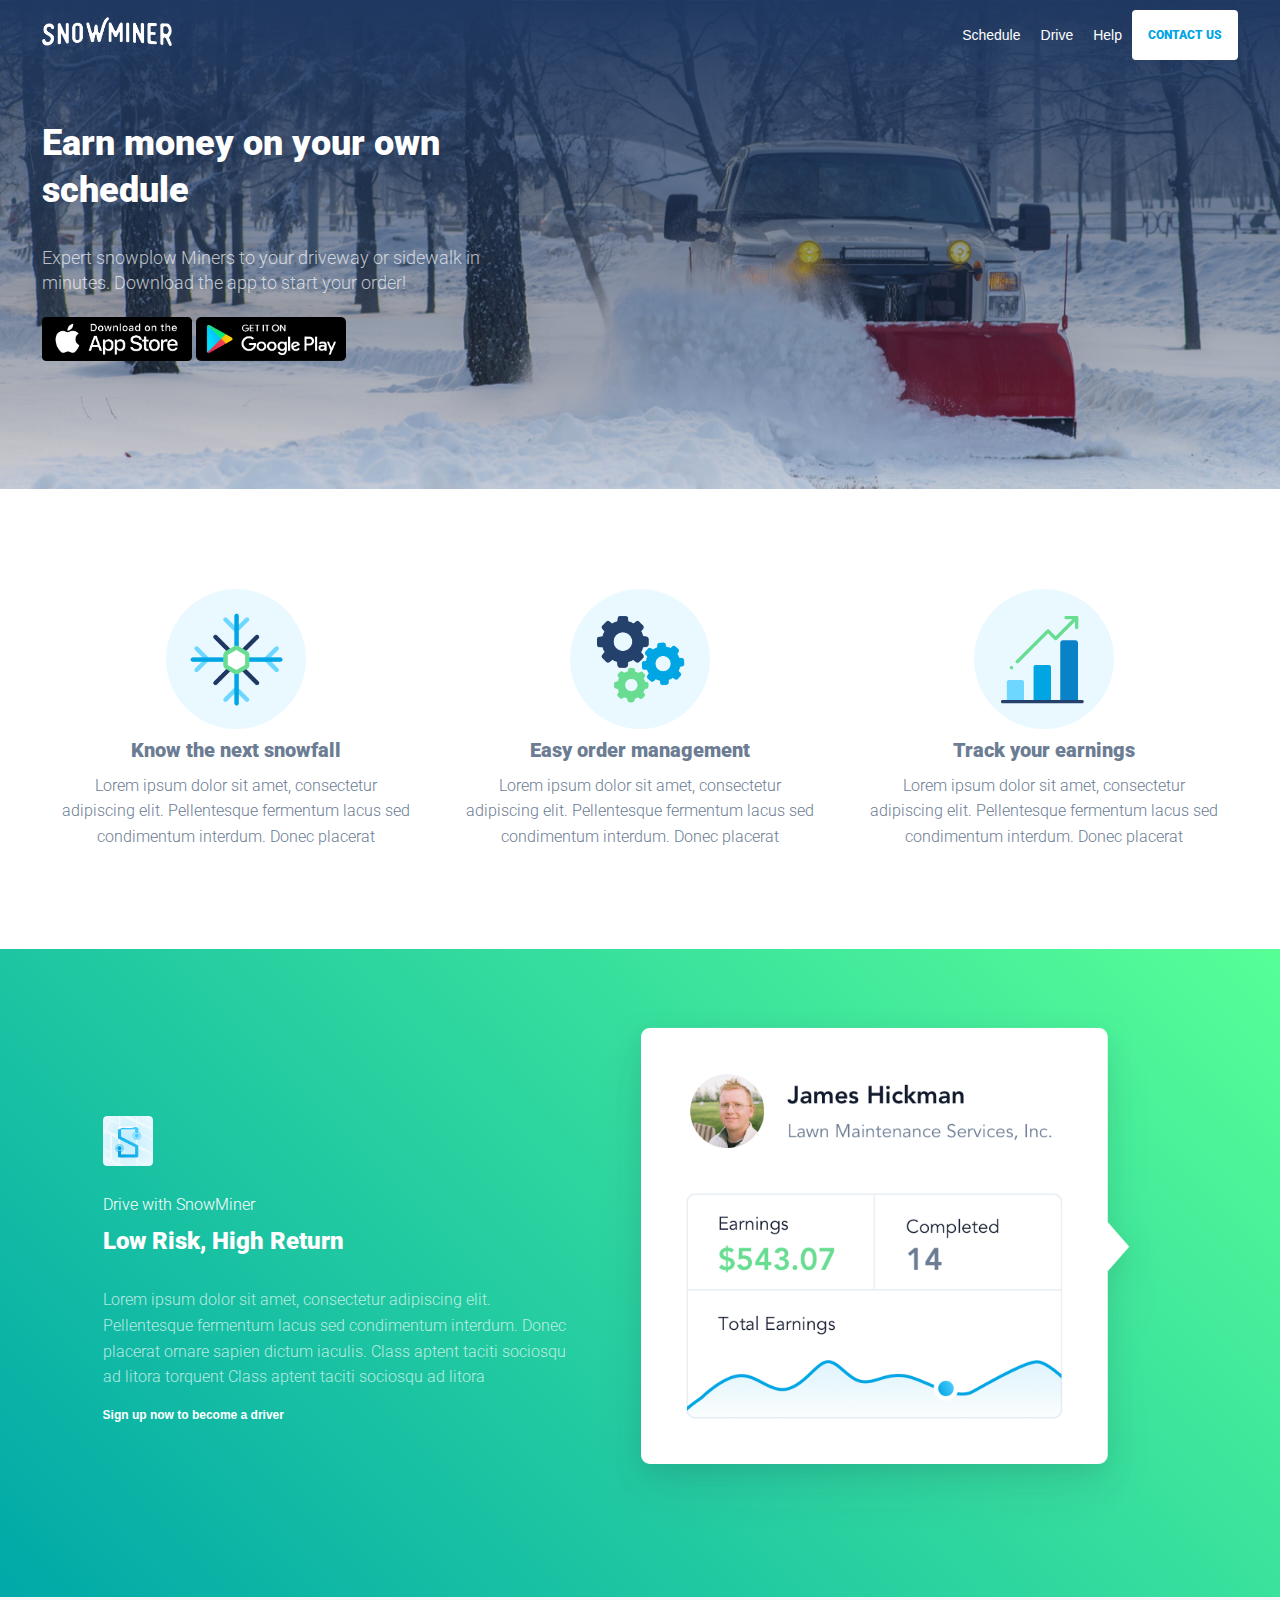
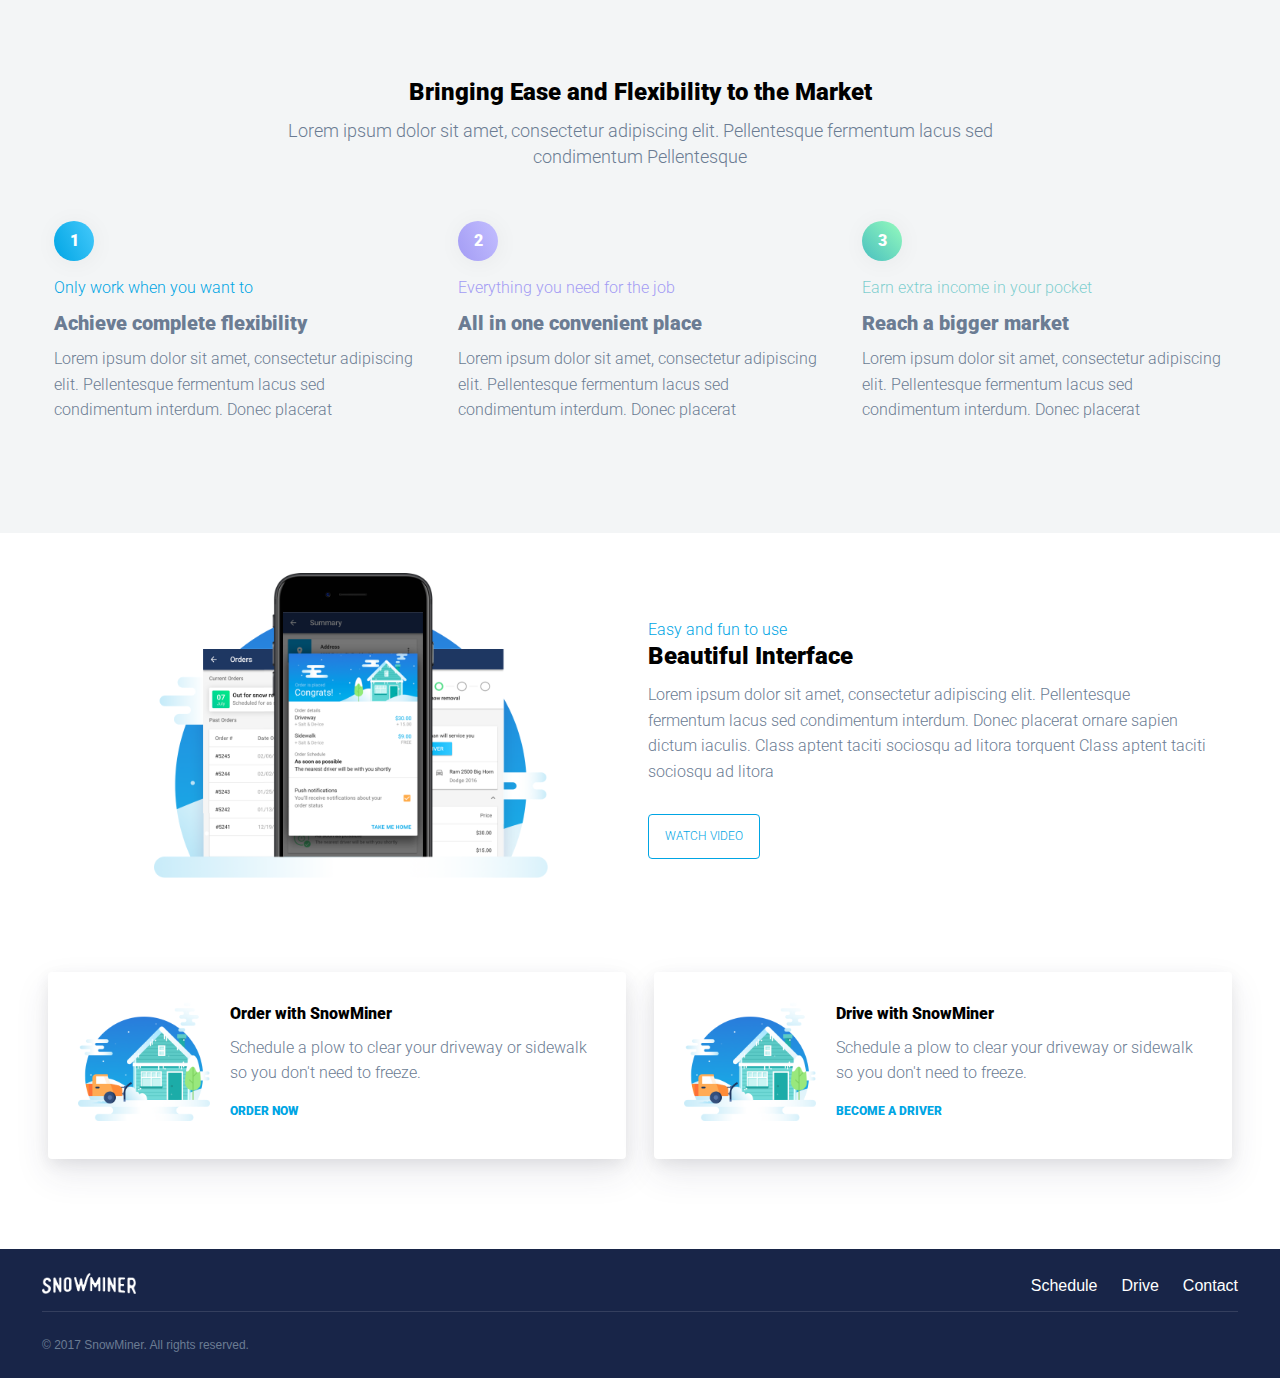
==== driver.html @ 60a6905f "first commit" ====
<!doctype html>
<html lang="en">
<head>
	<meta charset="utf-8">
    <meta name="viewport" content="width=device-width, initial-scale=1, maximum-scale=1">
	<link rel="stylesheet" href="assets/css/reset.css">
    <link rel="stylesheet" href="assets/css/flexboxgrid-6.3.1/dist/flexboxgrid.min.css">
	<link rel="stylesheet" href="assets/css/driver-styles.css">
    <link rel="stylesheet" href="assets/css/driverlanding.css">
    <link href="https://fonts.googleapis.com/css?family=Roboto:300,400,700" rel="stylesheet">
    <link rel="stylesheet" href="https://cdn.materialdesignicons.com/3.6.95/css/materialdesignicons.min.css">
</head>
<body>
    
    
    

    <header class="header header--transparent">
        <div class="container">
            
            <div class="header__container">
                <div class="header__logo">
                    <div class="logo">
                        <a href="#">
                            <img src="assets/images/snowminer-logo.png" alt="SnowMiner" class="snowMiner__logo">
                        </a>
                    </div>
                </div>

                <div class="header__navigation">
                    <nav class="navigation navigation--main nav">
                        <div class="navigation__menuTrigger nav__trigger">
                            <a class="nav__link" href="#">
                                <i class="icon icon--menu-toggle">&#9776;</i>
                            </a>
                        </div>
                        <ul class="navigation__menuList nav__menuList">
                            <li class="nav__menuItem">
                                <a class="nav__link" href="#">Schedule</a>
                            </li> 
                            <li class="nav__menuItem nav__menuItem--active">
                                <a class="nav__link" href="#">Drive</a>
                            </li> 
                            <li class="nav__menuItem">
                                <a class="nav__link" href="#">Help</a>
                            </li>
                            <li> 
                                <a class="button button--cta button--lg" href="#">
                                    Contact Us
                                </a>
                            </li>
                        </ul>
                    </nav>
                </div>
            </div>
                
        </div>
    </header>


    
    
    
    <div class="driverHero">
        <section class="section section--huge section--dark section--driverHero">
            
            <div class="container">
                <div class="row">
                    <div class="col-xs-12 col-sm-5">
                        
                        <div class="section__header">
                            <h1 class="section__title h1">
                                Earn money on your own schedule
                            </h1>
                        </div>
                        <div class="section__content">
                            <p class="lead">Expert snowplow Miners to your driveway or sidewalk in minutes. Download the app to start your order!</p>
                        </div>
                        <div class="section__footer">
                            <a class="appStoreButton appStoreButton--apple" href="#">
                                <img src="assets/images/app-store.png" alt="App Store" class="store--appStore">
                            </a>
                            <a class="appStoreButton appStoreButton--google" href="#">
                                <img src="assets/images/google-play.png" alt="Google Play" class="store--googlePlay">
                            </a>
                        </div>
                        
                    </div>
                </div>
            </div>
            
            
            
        </section>
    </div>
    
    
    
    
    
    
    <div class="driverFeatures">
        <section class="section section--large">
        
            <div class="container">
                <div class="row">
                    <div class="col-xs-12 col-sm-4">
                        
                        <div class="media">
                            <div class="media__figure media__figure--centered">
                                <img src="assets/images/snowflake-icon.png">
                             </div>
                            <div class="media__content">
                                <h3 class="media__title">Know the next snowfall</h3>
                                <p>
                                    Lorem ipsum dolor sit amet, consectetur adipiscing elit. Pellentesque fermentum lacus sed condimentum interdum. Donec placerat
                                </p>
                            </div>
                        </div>
                        
                    </div>
                
                    <div class="col-xs-12 col-sm-4">
                        <div class="media">
                            <div class="media__figure media__figure--centered">
                                <img src="assets/images/order-management-icon.png">
                            </div>
                            <div class="media__content">
                                <h3 class="media__title">Easy order management</h3>
                                <p>
                                    Lorem ipsum dolor sit amet, consectetur adipiscing elit. Pellentesque fermentum lacus sed condimentum interdum. Donec placerat
                                </p>
                            </div>
                        </div>
                    </div>
                
                    <div class="col-xs-12 col-sm-4">
                        <div class="media">
                            <div class="media__figure media__figure--centered">
                                <img src="assets/images/track-earnings-icon.png">
                            </div>
                            <div class="media__content">
                                <h3 class="media__title">Track your earnings</h3>
                                <p>
                                    Lorem ipsum dolor sit amet, consectetur adipiscing elit. Pellentesque fermentum lacus sed condimentum interdum. Donec placerat
                                </p>
                            </div>
                        </div>
                    </div>
                
            </div>
        </div>
        
    </section>
   </div> 
    
    
    
    
    
    <div class="lowRiskhighReturn">
        <section class="section section--huge section--dark section--tertiary section__lowRiskhighReturn">
            
            <div class="container">
                <div class="row">
                    <div class="col col-md-6 col__content">
                        
                        <div class="section__header">
                            <div class="logo logo--appIcon">
                                <img src="assets/images/snowminer-driver-app-icon.png">
                            </div>
                            <h4 class="section__subTitle">
                                Drive with SnowMiner
                            </h4>
                            <div class="section__title">
                                <h2>Low Risk, High Return</h2>
                            </div>
                        </div>
                        <div class="section__content">
                            <p>
                                Lorem ipsum dolor sit amet, consectetur adipiscing elit. Pellentesque fermentum lacus sed condimentum interdum. Donec placerat ornare sapien dictum iaculis. Class aptent taciti sociosqu ad litora torquent Class aptent taciti sociosqu ad litora  
                            </p>
                        </div>
                        <div class="section__footer">
                            <a href="#signup" class="button button--link">
                                Sign up now to become a driver
                            </a>
                        </div>
                        
                        
                    </div>
                    <div class="col col-md-6">
                        
                        <div class="media">
                            <div class="media__figure">
                                <img src="assets/images/earnings-modal.png">
                            </div>
                        </div>
                        
                    </div>
                </div>
            </div>
            
        </section>
    </div>
    
    
    
    
    
    <div class="marketEase">
        <section class="section section--large section--secondary section__marketEase">
            <div class="container">
                <div class="section__header section__header--centered">
                    <div class="section__title">
                        <h2 class="h2">
                            Bringing Ease and Flexibility to the Market
                        </h2>
                        <p class="lead">
                            Lorem ipsum dolor sit amet, consectetur adipiscing elit. Pellentesque fermentum lacus sed condimentum Pellentesque 
                        </p>
                    </div>
                </div>
        
           
                <div class="row"> 

                    <div class="col-xs-12 col-sm-4">
    
                        <div class="icon__number icon__number--blue">1</div>

                        <div class="section__subTitle">
                            <h4 class="text--blue">Only work when you want to</h4>
                        </div>

                        <h3 class="h3">Achieve complete flexibility</h3>
                        <p>
                            Lorem ipsum dolor sit amet, consectetur adipiscing elit. Pellentesque fermentum lacus sed condimentum interdum. Donec placerat
                        </p>

                    </div>

                    <div class="col-xs-12 col-sm-4">

                        <div class="icon__number icon__number--purple">2</div>
                        <div class="section__subTitle">
                            <h4 class="text--purple">Everything you need for the job</h4>
                        </div>
                        <h3 class="h3">All in one convenient place</h3>
                        <p>
                            Lorem ipsum dolor sit amet, consectetur adipiscing elit. Pellentesque fermentum lacus sed condimentum interdum. Donec placerat 
                        </p>
                    </div>

                    <div class="col-xs-12 col-sm-4">

                        <div class="icon__number icon__number--green">3</div>

                        <div class="section__subTitle">
                            <h4 class="text--green">Earn extra income in your pocket</h4>
                        </div>

                        <h3 class="h3">Reach a bigger market</h3>
                        <p>
                            Lorem ipsum dolor sit amet, consectetur adipiscing elit.    Pellentesque fermentum lacus sed condimentum interdum. Donec placerat
                        </p>
   
                    </div>

                </div>

            </div>
        
        </section>
    </div>
    
    
    
    
    <div class="easyBeautifulinterface">
        <section class="section section__easyBeautifulinterface">
        
            <div class="container">
                <div class="row">
                
                    <div class="col-xs-12 col-sm-6">
                        <div class="media">
                            <div class="media__figure">
                                <img src="assets/images/interface-graphic.png">
                            </div>
                        </div>
                    </div>
                    <div class="col-xs-12 col-sm-6">
                        <div class="media">
                            <div class="media__header">
                                <h4 class="media__subTitle">
                                    Easy and fun to use
                                </h4>
                            <div class="media__title">
                                <h2 class="h2 heading">
                                    Beautiful Interface
                                </h2>
                            </div>
                            </div>
                            <div class="media__content">
                                <p>
                                    Lorem ipsum dolor sit amet, consectetur adipiscing elit. Pellentesque fermentum lacus sed condimentum interdum. Donec placerat ornare sapien dictum iaculis. Class aptent taciti sociosqu ad litora torquent Class aptent taciti sociosqu ad litora  
                                </p>
                            </div>
                            <div class="media__footer">
                                <a href="#" class="button button--lg button--primary">
                                    <i class="mdi mdi-arrow-right-drop-circle-outline button--watchArrow"></i> Watch Video
                                </a>
                            </div>
                        </div> 
                    </div>
                    
                </div>
            </div>
            
        </section>
        </div>
    
    
    
    
    
        <div class="finalThingstoClick">
            <section class="section section--sm section__finalThingstoClick">
                
                <div class="container">
                <div class="row">

                    <div class="col-xs-12 col-sm-6">
                        <div class="card">
                            <div class="card__content">
                                <div class="media">
                                    <div class="media__container">
                                        <div class="media__figure">
                                            <img src="assets/images/order-snowminer-icon.png">
                                        </div>
                                        <div class="media__content">
                                            <h4 class="media__heading">Order with SnowMiner</h4>
                                            <p class="media__body">
                                                Schedule a plow to clear your driveway or sidewalk so you don't need to freeze.
                                            </p>
                                            <a href="#" class="button button--link">
                                            Order Now
                                            </a>
                                        </div>
                                    </div>  
                                </div>
                            </div>
                        </div>
                    </div>
                
                    <div class="col-xs-12 col-sm-6">
                        <div class="card">
                            <div class="card__content">
                                <div class="media">
                                    <div class="media__container">
                                        <div class="media__figure">
                                            <img src="assets/images/order-snowminer-icon.png">
                                        </div>
                                        <div class="media__content">
                                            <h4 class="media__heading">Drive with SnowMiner</h4>
                                            <p class="media__body">
                                                Schedule a plow to clear your driveway or sidewalk so you don't need to freeze.
                                            </p>
                                            <a href="#" class="button button--link">
                                            Become a driver
                                            </a>
                                        </div>
                                    </div>  
                                </div>
                            </div>
                        </div>
                    </div>
                    
                    
                </div>
            </div>
        
        </section>
    </div>
    
    
    
    
    
    <footer class="footer">
        <div class="container">

            <div class="footer__navigation">
                <div class="footer__logo">
                    <div class="footer__logo">
                        <a href="index.html">
                        <img src="assets/images/snowminer-logo.png" alt="SnowMiner">
                        </a>
                    </div>
                </div>
                <nav class="footer__navigationList navigation navigation--secondary">
                    <ul class="list">
                        <li>
                            <a href="#">Schedule</a>
                        </li> 
                        <li class="list__item--active">
                            <a href="#">Drive</a>
                        </li> 
                        <li>
                            <a href="#">Contact</a>
                        </li>
                    </ul>
                </nav>
            </div>

            <div class="footer__legal">
                <div>
                    <p class="footer__copyright">
                        &copy; 2017 SnowMiner. All rights reserved.
                    </p>
                </div>
                <div class="footer__socialMedia">
                    <ul class="socialMediaLinks">
                        <li class="socialMediaLinks__link--twitter">
                            <a href="#"><i class="mdi mdi-twitter"></i></a>
                        </li>
                        <li class="socialMediaLinks__link--facebook">
                            <a href="#"><i class="mdi mdi-facebook"></i></a>
                        </li>
                    </ul>

                </div>
            </div>
        </div>
    </footer>
    
    
    
    
    
<script src="assets/js/script.js"></script>   
</body>
</html>
---- assets/css/flexboxgrid-6.3.1/dist/flexboxgrid.min.css ----
.container,.container-fluid{margin-right:auto;margin-left:auto}.container-fluid{padding-right:2rem;padding-left:2rem}.row{box-sizing:border-box;display:-webkit-box;display:-ms-flexbox;display:flex;-webkit-box-flex:0;-ms-flex:0 1 auto;flex:0 1 auto;-webkit-box-orient:horizontal;-webkit-box-direction:normal;-ms-flex-direction:row;flex-direction:row;-ms-flex-wrap:wrap;flex-wrap:wrap;margin-right:-.5rem;margin-left:-.5rem}.row.reverse{-webkit-box-orient:horizontal;-webkit-box-direction:reverse;-ms-flex-direction:row-reverse;flex-direction:row-reverse}.col.reverse{-webkit-box-orient:vertical;-webkit-box-direction:reverse;-ms-flex-direction:column-reverse;flex-direction:column-reverse}.col-xs,.col-xs-1,.col-xs-10,.col-xs-11,.col-xs-12,.col-xs-2,.col-xs-3,.col-xs-4,.col-xs-5,.col-xs-6,.col-xs-7,.col-xs-8,.col-xs-9,.col-xs-offset-0,.col-xs-offset-1,.col-xs-offset-10,.col-xs-offset-11,.col-xs-offset-12,.col-xs-offset-2,.col-xs-offset-3,.col-xs-offset-4,.col-xs-offset-5,.col-xs-offset-6,.col-xs-offset-7,.col-xs-offset-8,.col-xs-offset-9{box-sizing:border-box;-webkit-box-flex:0;-ms-flex:0 0 auto;flex:0 0 auto;padding-right:.5rem;padding-left:.5rem}.col-xs{-webkit-box-flex:1;-ms-flex-positive:1;flex-grow:1;-ms-flex-preferred-size:0;flex-basis:0;max-width:100%}.col-xs-1{-ms-flex-preferred-size:8.33333333%;flex-basis:8.33333333%;max-width:8.33333333%}.col-xs-2{-ms-flex-preferred-size:16.66666667%;flex-basis:16.66666667%;max-width:16.66666667%}.col-xs-3{-ms-flex-preferred-size:25%;flex-basis:25%;max-width:25%}.col-xs-4{-ms-flex-preferred-size:33.33333333%;flex-basis:33.33333333%;max-width:33.33333333%}.col-xs-5{-ms-flex-preferred-size:41.66666667%;flex-basis:41.66666667%;max-width:41.66666667%}.col-xs-6{-ms-flex-preferred-size:50%;flex-basis:50%;max-width:50%}.col-xs-7{-ms-flex-preferred-size:58.33333333%;flex-basis:58.33333333%;max-width:58.33333333%}.col-xs-8{-ms-flex-preferred-size:66.66666667%;flex-basis:66.66666667%;max-width:66.66666667%}.col-xs-9{-ms-flex-preferred-size:75%;flex-basis:75%;max-width:75%}.col-xs-10{-ms-flex-preferred-size:83.33333333%;flex-basis:83.33333333%;max-width:83.33333333%}.col-xs-11{-ms-flex-preferred-size:91.66666667%;flex-basis:91.66666667%;max-width:91.66666667%}.col-xs-12{-ms-flex-preferred-size:100%;flex-basis:100%;max-width:100%}.col-xs-offset-0{margin-left:0}.col-xs-offset-1{margin-left:8.33333333%}.col-xs-offset-2{margin-left:16.66666667%}.col-xs-offset-3{margin-left:25%}.col-xs-offset-4{margin-left:33.33333333%}.col-xs-offset-5{margin-left:41.66666667%}.col-xs-offset-6{margin-left:50%}.col-xs-offset-7{margin-left:58.33333333%}.col-xs-offset-8{margin-left:66.66666667%}.col-xs-offset-9{margin-left:75%}.col-xs-offset-10{margin-left:83.33333333%}.col-xs-offset-11{margin-left:91.66666667%}.start-xs{-webkit-box-pack:start;-ms-flex-pack:start;justify-content:flex-start;text-align:start}.center-xs{-webkit-box-pack:center;-ms-flex-pack:center;justify-content:center;text-align:center}.end-xs{-webkit-box-pack:end;-ms-flex-pack:end;justify-content:flex-end;text-align:end}.top-xs{-webkit-box-align:start;-ms-flex-align:start;align-items:flex-start}.middle-xs{-webkit-box-align:center;-ms-flex-align:center;align-items:center}.bottom-xs{-webkit-box-align:end;-ms-flex-align:end;align-items:flex-end}.around-xs{-ms-flex-pack:distribute;justify-content:space-around}.between-xs{-webkit-box-pack:justify;-ms-flex-pack:justify;justify-content:space-between}.first-xs{-webkit-box-ordinal-group:0;-ms-flex-order:-1;order:-1}.last-xs{-webkit-box-ordinal-group:2;-ms-flex-order:1;order:1}@media only screen and (min-width:48em){.container{width:49rem}.col-sm,.col-sm-1,.col-sm-10,.col-sm-11,.col-sm-12,.col-sm-2,.col-sm-3,.col-sm-4,.col-sm-5,.col-sm-6,.col-sm-7,.col-sm-8,.col-sm-9,.col-sm-offset-0,.col-sm-offset-1,.col-sm-offset-10,.col-sm-offset-11,.col-sm-offset-12,.col-sm-offset-2,.col-sm-offset-3,.col-sm-offset-4,.col-sm-offset-5,.col-sm-offset-6,.col-sm-offset-7,.col-sm-offset-8,.col-sm-offset-9{box-sizing:border-box;-webkit-box-flex:0;-ms-flex:0 0 auto;flex:0 0 auto;padding-right:.5rem;padding-left:.5rem}.col-sm{-webkit-box-flex:1;-ms-flex-positive:1;flex-grow:1;-ms-flex-preferred-size:0;flex-basis:0;max-width:100%}.col-sm-1{-ms-flex-preferred-size:8.33333333%;flex-basis:8.33333333%;max-width:8.33333333%}.col-sm-2{-ms-flex-preferred-size:16.66666667%;flex-basis:16.66666667%;max-width:16.66666667%}.col-sm-3{-ms-flex-preferred-size:25%;flex-basis:25%;max-width:25%}.col-sm-4{-ms-flex-preferred-size:33.33333333%;flex-basis:33.33333333%;max-width:33.33333333%}.col-sm-5{-ms-flex-preferred-size:41.66666667%;flex-basis:41.66666667%;max-width:41.66666667%}.col-sm-6{-ms-flex-preferred-size:50%;flex-basis:50%;max-width:50%}.col-sm-7{-ms-flex-preferred-size:58.33333333%;flex-basis:58.33333333%;max-width:58.33333333%}.col-sm-8{-ms-flex-preferred-size:66.66666667%;flex-basis:66.66666667%;max-width:66.66666667%}.col-sm-9{-ms-flex-preferred-size:75%;flex-basis:75%;max-width:75%}.col-sm-10{-ms-flex-preferred-size:83.33333333%;flex-basis:83.33333333%;max-width:83.33333333%}.col-sm-11{-ms-flex-preferred-size:91.66666667%;flex-basis:91.66666667%;max-width:91.66666667%}.col-sm-12{-ms-flex-preferred-size:100%;flex-basis:100%;max-width:100%}.col-sm-offset-0{margin-left:0}.col-sm-offset-1{margin-left:8.33333333%}.col-sm-offset-2{margin-left:16.66666667%}.col-sm-offset-3{margin-left:25%}.col-sm-offset-4{margin-left:33.33333333%}.col-sm-offset-5{margin-left:41.66666667%}.col-sm-offset-6{margin-left:50%}.col-sm-offset-7{margin-left:58.33333333%}.col-sm-offset-8{margin-left:66.66666667%}.col-sm-offset-9{margin-left:75%}.col-sm-offset-10{margin-left:83.33333333%}.col-sm-offset-11{margin-left:91.66666667%}.start-sm{-webkit-box-pack:start;-ms-flex-pack:start;justify-content:flex-start;text-align:start}.center-sm{-webkit-box-pack:center;-ms-flex-pack:center;justify-content:center;text-align:center}.end-sm{-webkit-box-pack:end;-ms-flex-pack:end;justify-content:flex-end;text-align:end}.top-sm{-webkit-box-align:start;-ms-flex-align:start;align-items:flex-start}.middle-sm{-webkit-box-align:center;-ms-flex-align:center;align-items:center}.bottom-sm{-webkit-box-align:end;-ms-flex-align:end;align-items:flex-end}.around-sm{-ms-flex-pack:distribute;justify-content:space-around}.between-sm{-webkit-box-pack:justify;-ms-flex-pack:justify;justify-content:space-between}.first-sm{-webkit-box-ordinal-group:0;-ms-flex-order:-1;order:-1}.last-sm{-webkit-box-ordinal-group:2;-ms-flex-order:1;order:1}}@media only screen and (min-width:64em){.container{width:65rem}.col-md,.col-md-1,.col-md-10,.col-md-11,.col-md-12,.col-md-2,.col-md-3,.col-md-4,.col-md-5,.col-md-6,.col-md-7,.col-md-8,.col-md-9,.col-md-offset-0,.col-md-offset-1,.col-md-offset-10,.col-md-offset-11,.col-md-offset-12,.col-md-offset-2,.col-md-offset-3,.col-md-offset-4,.col-md-offset-5,.col-md-offset-6,.col-md-offset-7,.col-md-offset-8,.col-md-offset-9{box-sizing:border-box;-webkit-box-flex:0;-ms-flex:0 0 auto;flex:0 0 auto;padding-right:.5rem;padding-left:.5rem}.col-md{-webkit-box-flex:1;-ms-flex-positive:1;flex-grow:1;-ms-flex-preferred-size:0;flex-basis:0;max-width:100%}.col-md-1{-ms-flex-preferred-size:8.33333333%;flex-basis:8.33333333%;max-width:8.33333333%}.col-md-2{-ms-flex-preferred-size:16.66666667%;flex-basis:16.66666667%;max-width:16.66666667%}.col-md-3{-ms-flex-preferred-size:25%;flex-basis:25%;max-width:25%}.col-md-4{-ms-flex-preferred-size:33.33333333%;flex-basis:33.33333333%;max-width:33.33333333%}.col-md-5{-ms-flex-preferred-size:41.66666667%;flex-basis:41.66666667%;max-width:41.66666667%}.col-md-6{-ms-flex-preferred-size:50%;flex-basis:50%;max-width:50%}.col-md-7{-ms-flex-preferred-size:58.33333333%;flex-basis:58.33333333%;max-width:58.33333333%}.col-md-8{-ms-flex-preferred-size:66.66666667%;flex-basis:66.66666667%;max-width:66.66666667%}.col-md-9{-ms-flex-preferred-size:75%;flex-basis:75%;max-width:75%}.col-md-10{-ms-flex-preferred-size:83.33333333%;flex-basis:83.33333333%;max-width:83.33333333%}.col-md-11{-ms-flex-preferred-size:91.66666667%;flex-basis:91.66666667%;max-width:91.66666667%}.col-md-12{-ms-flex-preferred-size:100%;flex-basis:100%;max-width:100%}.col-md-offset-0{margin-left:0}.col-md-offset-1{margin-left:8.33333333%}.col-md-offset-2{margin-left:16.66666667%}.col-md-offset-3{margin-left:25%}.col-md-offset-4{margin-left:33.33333333%}.col-md-offset-5{margin-left:41.66666667%}.col-md-offset-6{margin-left:50%}.col-md-offset-7{margin-left:58.33333333%}.col-md-offset-8{margin-left:66.66666667%}.col-md-offset-9{margin-left:75%}.col-md-offset-10{margin-left:83.33333333%}.col-md-offset-11{margin-left:91.66666667%}.start-md{-webkit-box-pack:start;-ms-flex-pack:start;justify-content:flex-start;text-align:start}.center-md{-webkit-box-pack:center;-ms-flex-pack:center;justify-content:center;text-align:center}.end-md{-webkit-box-pack:end;-ms-flex-pack:end;justify-content:flex-end;text-align:end}.top-md{-webkit-box-align:start;-ms-flex-align:start;align-items:flex-start}.middle-md{-webkit-box-align:center;-ms-flex-align:center;align-items:center}.bottom-md{-webkit-box-align:end;-ms-flex-align:end;align-items:flex-end}.around-md{-ms-flex-pack:distribute;justify-content:space-around}.between-md{-webkit-box-pack:justify;-ms-flex-pack:justify;justify-content:space-between}.first-md{-webkit-box-ordinal-group:0;-ms-flex-order:-1;order:-1}.last-md{-webkit-box-ordinal-group:2;-ms-flex-order:1;order:1}}@media only screen and (min-width:75em){.container{width:76rem}.col-lg,.col-lg-1,.col-lg-10,.col-lg-11,.col-lg-12,.col-lg-2,.col-lg-3,.col-lg-4,.col-lg-5,.col-lg-6,.col-lg-7,.col-lg-8,.col-lg-9,.col-lg-offset-0,.col-lg-offset-1,.col-lg-offset-10,.col-lg-offset-11,.col-lg-offset-12,.col-lg-offset-2,.col-lg-offset-3,.col-lg-offset-4,.col-lg-offset-5,.col-lg-offset-6,.col-lg-offset-7,.col-lg-offset-8,.col-lg-offset-9{box-sizing:border-box;-webkit-box-flex:0;-ms-flex:0 0 auto;flex:0 0 auto;padding-right:.5rem;padding-left:.5rem}.col-lg{-webkit-box-flex:1;-ms-flex-positive:1;flex-grow:1;-ms-flex-preferred-size:0;flex-basis:0;max-width:100%}.col-lg-1{-ms-flex-preferred-size:8.33333333%;flex-basis:8.33333333%;max-width:8.33333333%}.col-lg-2{-ms-flex-preferred-size:16.66666667%;flex-basis:16.66666667%;max-width:16.66666667%}.col-lg-3{-ms-flex-preferred-size:25%;flex-basis:25%;max-width:25%}.col-lg-4{-ms-flex-preferred-size:33.33333333%;flex-basis:33.33333333%;max-width:33.33333333%}.col-lg-5{-ms-flex-preferred-size:41.66666667%;flex-basis:41.66666667%;max-width:41.66666667%}.col-lg-6{-ms-flex-preferred-size:50%;flex-basis:50%;max-width:50%}.col-lg-7{-ms-flex-preferred-size:58.33333333%;flex-basis:58.33333333%;max-width:58.33333333%}.col-lg-8{-ms-flex-preferred-size:66.66666667%;flex-basis:66.66666667%;max-width:66.66666667%}.col-lg-9{-ms-flex-preferred-size:75%;flex-basis:75%;max-width:75%}.col-lg-10{-ms-flex-preferred-size:83.33333333%;flex-basis:83.33333333%;max-width:83.33333333%}.col-lg-11{-ms-flex-preferred-size:91.66666667%;flex-basis:91.66666667%;max-width:91.66666667%}.col-lg-12{-ms-flex-preferred-size:100%;flex-basis:100%;max-width:100%}.col-lg-offset-0{margin-left:0}.col-lg-offset-1{margin-left:8.33333333%}.col-lg-offset-2{margin-left:16.66666667%}.col-lg-offset-3{margin-left:25%}.col-lg-offset-4{margin-left:33.33333333%}.col-lg-offset-5{margin-left:41.66666667%}.col-lg-offset-6{margin-left:50%}.col-lg-offset-7{margin-left:58.33333333%}.col-lg-offset-8{margin-left:66.66666667%}.col-lg-offset-9{margin-left:75%}.col-lg-offset-10{margin-left:83.33333333%}.col-lg-offset-11{margin-left:91.66666667%}.start-lg{-webkit-box-pack:start;-ms-flex-pack:start;justify-content:flex-start;text-align:start}.center-lg{-webkit-box-pack:center;-ms-flex-pack:center;justify-content:center;text-align:center}.end-lg{-webkit-box-pack:end;-ms-flex-pack:end;justify-content:flex-end;text-align:end}.top-lg{-webkit-box-align:start;-ms-flex-align:start;align-items:flex-start}.middle-lg{-webkit-box-align:center;-ms-flex-align:center;align-items:center}.bottom-lg{-webkit-box-align:end;-ms-flex-align:end;align-items:flex-end}.around-lg{-ms-flex-pack:distribute;justify-content:space-around}.between-lg{-webkit-box-pack:justify;-ms-flex-pack:justify;justify-content:space-between}.first-lg{-webkit-box-ordinal-group:0;-ms-flex-order:-1;order:-1}.last-lg{-webkit-box-ordinal-group:2;-ms-flex-order:1;order:1}}
---- assets/css/driver-styles.css ----
@import 'common.css';

* {
    box-sizing: border-box;
}
html {
    font-size: var(--baseFontSize);
}
body {
    font-weight: 300;
    line-height: 1.6;
    font-family: var(--fontFamily);
}

a {
    text-decoration: none;
}

p {
    margin: 0.375em 0;
}
.lead {
    font-size: 1.1rem;
}
@media (min-width: 768px) {
    p {
        margin: 0.625em 0;
    }
}
img {
    max-width: 100%;
}



/********** HEADING DEFAULT **********/

h1, h2, h3, h4, h5, h6,
.h1, .h2, .h3, .h4, .h5, .h6 {
    color: #000;
    line-height: 1.3em;
}
h1, .h1 {
    font-size: 2.25rem;
    font-weight: 900;
}
h2, .h2 {
    font-size: 1.5rem;
    font-weight: 900;
}
h3, .h3 {
    font-size: 1.25rem;
    font-weight: 900;
    color: #6B7C93;
}
h4, .h4 {
    font-size: 1rem;
}
h5, .h5 {
    font-size: 0.75rem;
}
h6, .h6 {
    font-size: 0.50rem;
}
.text--blue {
    color: var(--primaryColor);
}
.text--purple {
    color: #A39CF4;	
}
.text--green {
    color: rgba(0,168,168,.5);	
}



/********** SCAFFOLDING **********/

/* we are using http://flexboxgrid.com/ */

.container {
    padding-left: 0.625rem;
    padding-right: 0.625rem;
}



/********** SECTION **********/
.section {
    padding-top: 1.25em;
    padding-bottom: 1.25em;
    color: #6B7C93;
}
.section--large {
    padding-top: 2.5em;
    padding-bottom: 2.5em;
}
@media (min-width: 768px) {
       .section--large {
            padding-top: 5em;
            padding-bottom: 5em;
        } 
}
.section--huge {
    padding-top: 3.75em;
    padding-bottom: 3.75em;
}
@media (min-width: 768px) {
       .section--huge {
            padding-top: 7.5em;
            padding-bottom: 7.5em;
        }
}
.section__header {
    padding-bottom: 1.25em;
}
    .section__header--centered {
        text-align: center;
    }
    .section__header .lead {
        color: #6B7C93;
    }
    @media (min-width: 768px) {
       .section__header--centered .lead {
            max-width: 60%;
            margin-left: auto;
            margin-right: auto;
        } 
    } 

.section p {
    line-height: 1.6rem;
}
.section--secondary {
    background: #F3F5F6;
}
.section--dark {
    background: #000;
    color: rgba(255,255,255,0.7);
}
    .section--dark .section__title {
        color: #fff;
    }
    .section--dark .section__subTitle {
        color: #fff;
    }



/********** MEDIA COMPONENT **********/

.media__container {
    display: flex;
}
    .media__container .media__figure img {
        max-width: 12.5rem;
        width: 100%;
        height: auto;
    }
    .media__container .media__figure {
        margin-right: 1.25rem;
    }



/********** APP BUTTONS **********/

.appStoreButton {
    display: inline-block;
}
.appStoreButton img {
    width: 150px;
}
.logo--appIcon img{
    width: 3.125rem;
    margin-bottom: 0.75em;
}



/********** ICONS **********/

.icon__number {
    color: #fff;
    height: 40px;	
    width: 40px;		
    box-shadow: 1px 2px 25px 0 rgba(0,0,0,0.05);
    border-radius: 20px;
    font-weight: 900;
    margin-bottom: 0.9375em;
    display: flex;
    justify-content: center;
    align-items: center;
}
.icon__number--blue {
    background: linear-gradient(63.43deg, var(--primaryColor) 0%, #45C9FB 100%); 
}
.icon__number--purple {
    background: linear-gradient(63.43deg, #A39CF4 0%, #C3BEFF 100%);
}
.icon__number--green {
    background: linear-gradient(45deg, rgba(0,168,168,.7) 0%, rgba(87,255,151,.6) 100%);
}



/********** CARDS **********/

.card {
    border-radius: 4px;	
    background-color: #FFFFFF;	
    box-shadow: 0 5px 15px 0 rgba(0,0,0,0.07),
                0 15px 35px 0 rgba(50,50,93,0.1);
    margin: 1.25rem;
}
.card .media__container {
        align-items: center;
    }
.card__content {
    padding: 1.25rem;
}
@media (min-width: 768px) {
    .card {
        margin: 1%;
        padding: 0.625rem;
        margin-bottom: 3.125em;
    }
}
.card .media__heading {
    font-weight: 900;
}



/********** BUTTONS **********/

.button {
    color: #565656;
    font-size: 0.75rem;	
    font-weight: 300;	
    line-height: 0.875em;
    display: inline-block;
    border-radius: 4px;
    padding: 0.625rem;
}

.button--primary {	
    color: var(--primaryColor);
    text-transform: uppercase;
    border: 1px solid;
}
    .button--primary:hover {
        transform: scale(1.05);
    }
    .button--primary:active {
        text-decoration: none;
    }
.button--primary:visited {
    color: #1c3359;
    }

.button--link {
    text-decoration: none;
    line-height: 0.875em;
    background: transparent;
    padding-left: 0;
    padding-right: 0;
}
.button--link:hover {
    text-decoration: underline;
}
.button--link:active {
    text-decoration:underline;
}
.button--link:visited {
    color: #1c3359;
}
.button--cta {		
    font-weight: 900;	
    line-height: 1.125rem;
    text-transform: uppercase;
    background: #fff;
    color: #000;
}

.button--lg {
    padding: 1rem;
}



/********** HEADER **********/

.header {
    color: rgba(255,255,255,.7);
    background: var(--primaryColor);
}

.header.header--transparent {
    background: transparent;
    margin-bottom: -4.375em;
    position: relative;
    z-index: 1;
}

.section--onTransparentHeader .container {
    padding-top: 70px;
}

    .header__logo img {
        max-width: 130px;
    }
    .header .button--cta {
        color: var(--primaryColor);
    }
.header__container {
    display: flex;
    height: 70px;
}
    .header__container {
        justify-content: space-between;
        align-items: center;
    }
.header .nav__menuItem a:hover {
        border: 2px solid #fff;
        border-top: none;
        border-right: none;
        border-left: none;
        padding: 1.5em 8px;
}
.header .nav__menuItem a:active {
        border: 2px solid #fff;
        border-top: none;
        border-right: none;
        border-left: none;
        padding: 24px 0.5rem;
}



/********** NAV **********/

.nav {
    position: relative;
}
    .nav__trigger {
        display: block;
    }
    .nav__trigger--expanded {
        display: none;
    }
    .nav__menuList {
        display: none;
    }
        .nav--expanded .nav__menuList {
            display: block;
            position: absolute;
            right: 0;
            top: 100%;
            background: #fff;
            padding: 1.25rem;
            border-radius: 4px;
            width: 200px;
        }



/********** NAVIGATION **********/

.navigation__menuList {
    align-items: center;
}
    .navigation__menuList > li {
        padding: 0;
    }
    .navigation__menuList .nav__link {
        color: #000;
        font-family: sans-serif;
        font-size: 0.875rem;	
        font-weight: 300;	
        line-height: 0.875em;	
        display: block;
        padding: 0.625rem;
    }
.navigation__menuTrigger a {
    color: inherit;
    font-size: 1.5rem;
}
.navigation__menuTrigger a:hover {
    color: #fff;
    text-decoration: none;
}
@media (min-width: 768px) {
    .navigation__menuTrigger {
        display: none;
        background-color: transparent
    }  
    .navigation__menuList {
        display: flex;
        background-color: transparent;
    }
    .navigation__menuList li {
        display: inline;
    }
    .navigation__menuList .nav__link {
        color: #fff;
    }
}



/********** FOOTER **********/

.footer {
    background-color: #182548;
}
.footer .footer__legal {
    border: solid;
    border-width: 1px;
    border-color: rgba(255,255,255,0.12);
    border-left: none;
    border-right: none;
    border-bottom: none;
    display: flex;
    padding: 1em 0;
}
.footer .footer__logo img {
    width: 20%;
}
.footer .footer__copyright {
    font-family: sans-serif;
    font-size: 0.75rem;
    color:#6B7C93;
}
.footer .footer__socialMedia li {
    display: inline;
}
.footer .footer__socialMedia a {
    color: #fff;
    opacity: 0.5;
    padding: 0.375rem;
    display: inline-block;
}
.footer .footer__socialMedia {
    margin-left: auto;
}
.footer .footer__navigation {
    display: flex;
    padding: 1.5em 0 0.625em 0;
}
.footer .navigation--secondary {
    margin-left: auto;
}
.footer .navigation--secondary .list li {
    display: inline;
    padding-left: 1.25rem;
}
.footer .navigation--secondary .list a {
    color: #fff;
    text-decoration: none;
    font-family: sans-serif;
}
.footer .navigation--secondary .list a:hover {
    text-decoration: underline;
}

@media only screen and (max-width: 770px) {
    .footer .navigation--secondary ul li {
          font-size: 0.75rem;  
        }
}

@media only screen and (max-width: 560px) {
    .footer__list {
        display: inline;
    }
}
---- assets/css/driverlanding.css ----
/********** SECTION: Driver Landing Hero **********/

.section--driverHero {
    background: linear-gradient(180deg, #1F3861 0%, rgba(31,56,97,0) 100%), url("../images/driver-hero.jpg") no-repeat;
    background-size: cover;
    background-position: 50% 0;
}
@media (min-width: 768px) {
    .section--driverHero {
        background-position: 0 50%;
    }
}
.section--driverHero .section__content {
        margin: 0.75em 0 1.25em 0;
}



 /********** SECTION: Driver Features **********/

.driverFeatures .media {
    text-align: center;
    margin: 1.25rem;
}
    .driverFeatures .media .media__figure img {
        width: 140px;
    }



 /********** SECTION: Low Risk High Return **********/

.section__lowRiskhighReturn {
    background: linear-gradient(45deg, rgba(0,168,168,1) 0%, rgba(87,255,151,1) 100%);
    padding: 3em 0 3em 0;
}

.section__lowRiskhighReturn .button--link {
    color: #fff;
    font-family: sans-serif;
    font-weight: 900;
}
    .section__lowRiskhighReturn .row {
        align-items: center;
        justify-content:  center;
    }   
        .section__lowRiskhighReturn .col__content {
            max-width: 80%;   
        }
            .section__lowRiskhighReturn .section__title h2 {
                color: #fff;
            }
            .section__lowRiskhighReturn .section__subTitle {
                font-weight: 300;
                margin: 0.625em 0;
            }
@media (min-width: 768px) {
    .section__lowRiskhighReturn .col__content {
            max-width: 40%;
            
        }
}



 /********** SECTION: Market Ease **********/

.section__marketEase .section__subTitle h4 {
    font-weight: 300;
    line-height: 1.5em;
    margin-bottom: 0.625em;
}

.section__marketEase .section__lead {
    font-family: sans-serif;
    line-height: 1.625em;
}
.section__marketEase .col-sm-4 {
    padding: 1.25rem;
    max-width: 90%;
    margin-left: auto;
    margin-right: auto;
}
.section__marketEase .button--action {
    text-transform: uppercase;
    color: #fff;
    font-weight: 700;
    background-color: var(--primaryColor);
    border-radius: 4px;
    box-shadow: 0 2px 10px 0 rgba(35,10,74,0.15);
    padding: 0.75em 1.25rem;
    
}
.section__marketEase .container__footer {
    text-align: center;
}



 /********** SECTION: Easy Beautiful Interface **********/

    .section__easyBeautifulinterface .row {
        align-items: center;
        margin: 1.25rem;
    }
    .section__easyBeautifulinterface .media__subTitle {
        color: var(--primaryColor);
    }
    .section__easyBeautifulinterface .media__content {
        margin-bottom: 1.875em;
    }
.section__easyBeautifulinterface .media__figure {text-align: center;}
    .section__easyBeautifulinterface .media__figure img {
        margin-bottom: 1.25em;
        max-width: 70%;
    }



/********** SECTION: Final things to click **********/ 

.section__finalThingstoClick .button--link {
    color: var(--primaryColor);
    font-weight: 900;
    text-transform: uppercase;
}
.section__finalThingstoClick {
    margin-bottom: 1.25em;
}
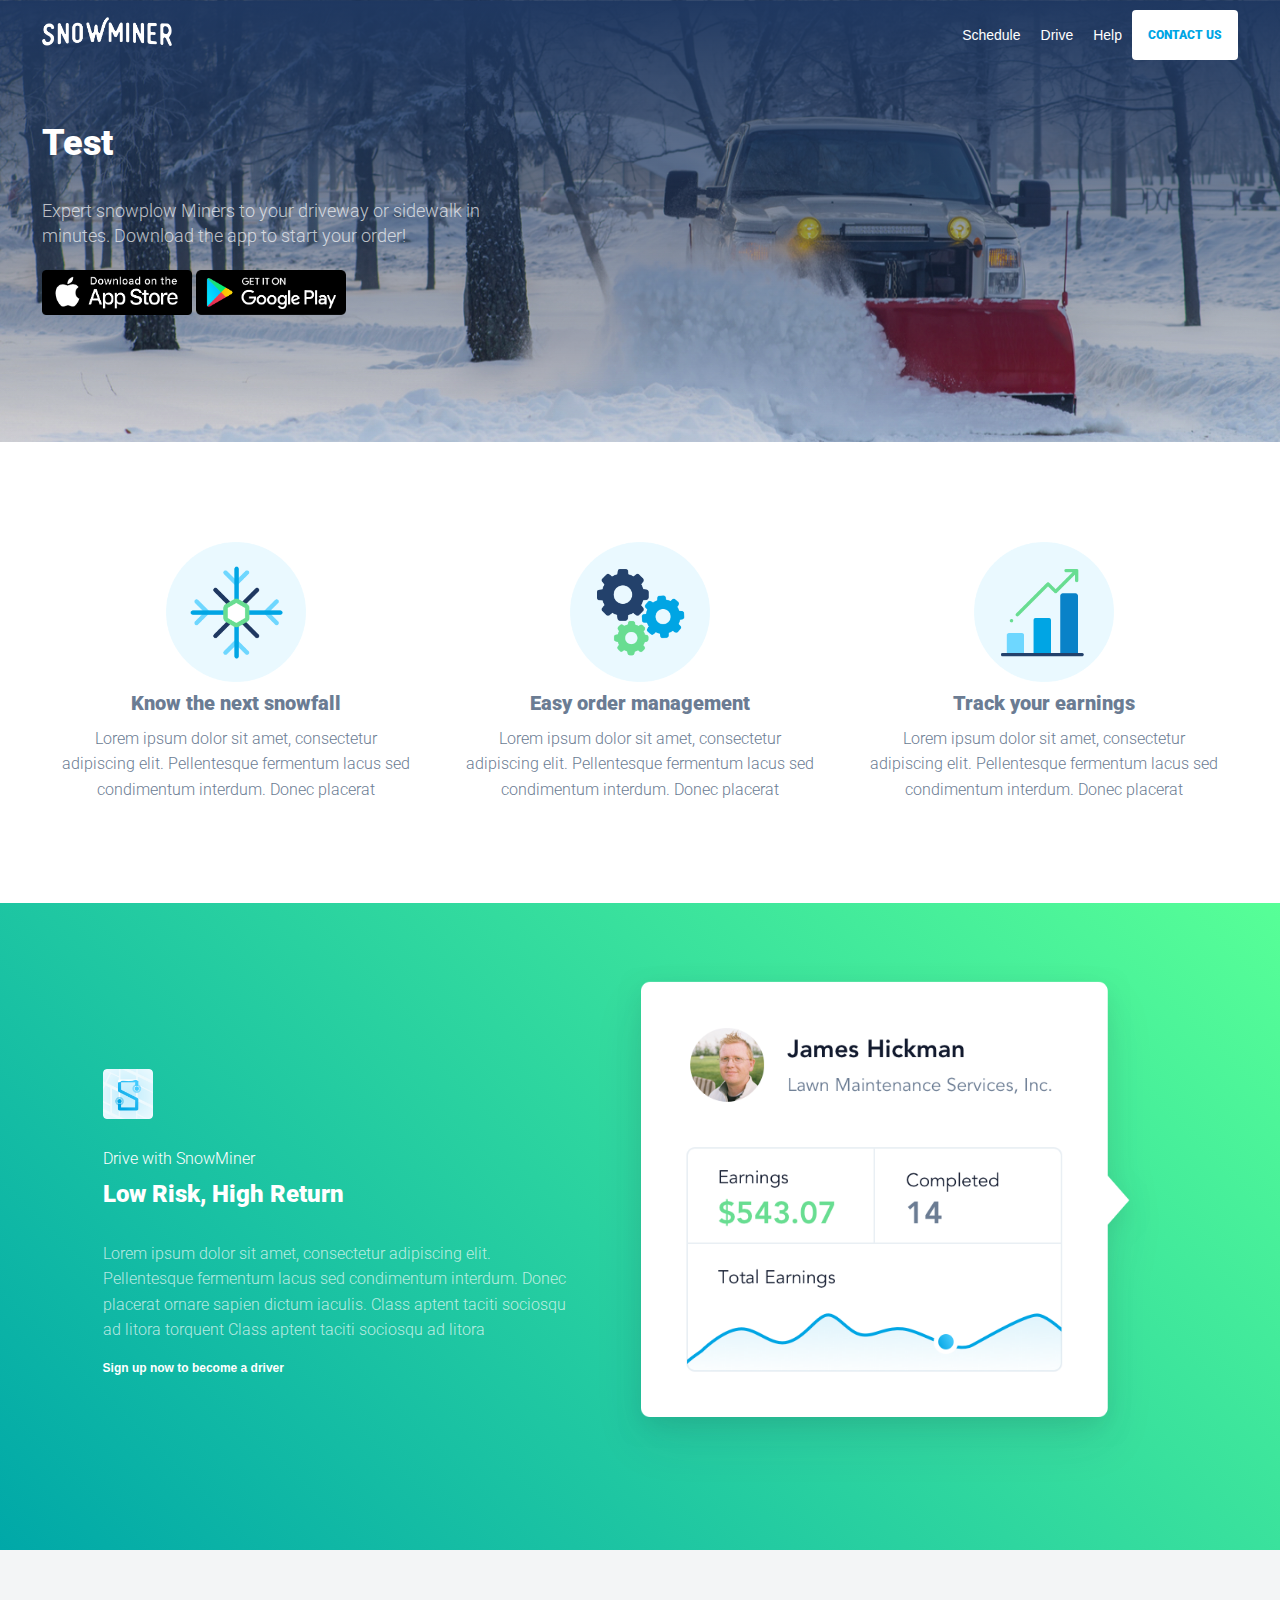
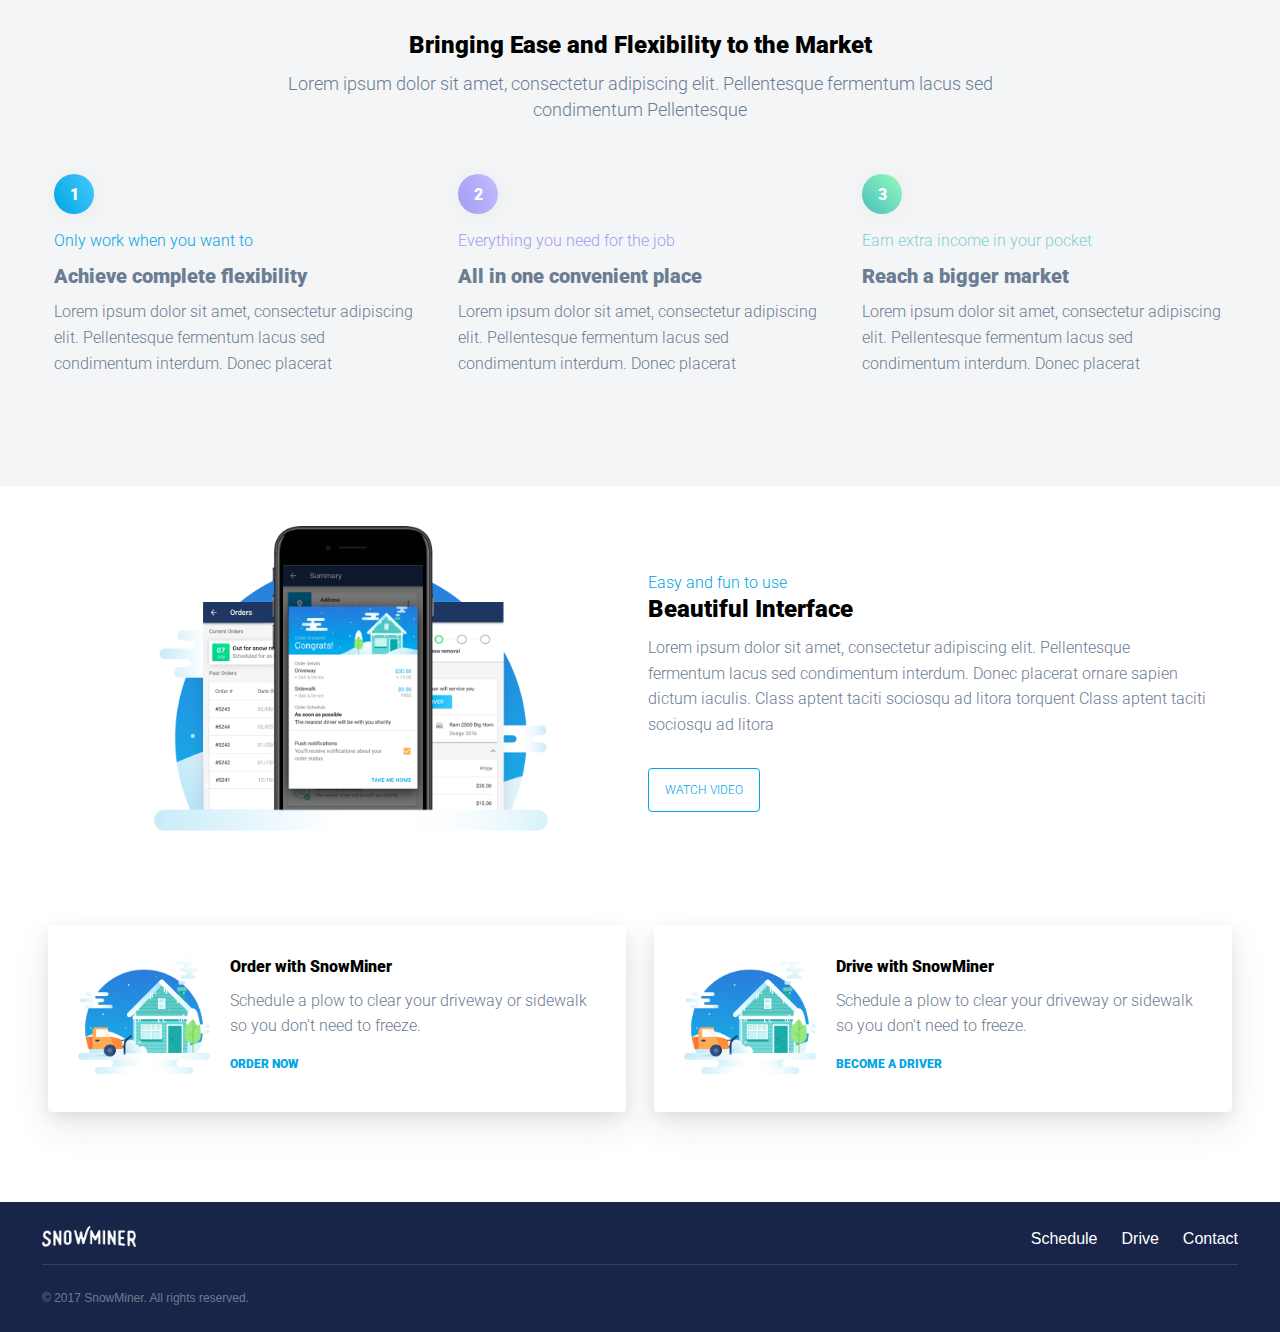
==== commit 22ec2822: "testing" ====
--- a/driver.html
+++ b/driver.html
@@ -70,7 +70,7 @@
                         
                         <div class="section__header">
                             <h1 class="section__title h1">
-                                Earn money on your own schedule
+                                Test
                             </h1>
                         </div>
                         <div class="section__content">
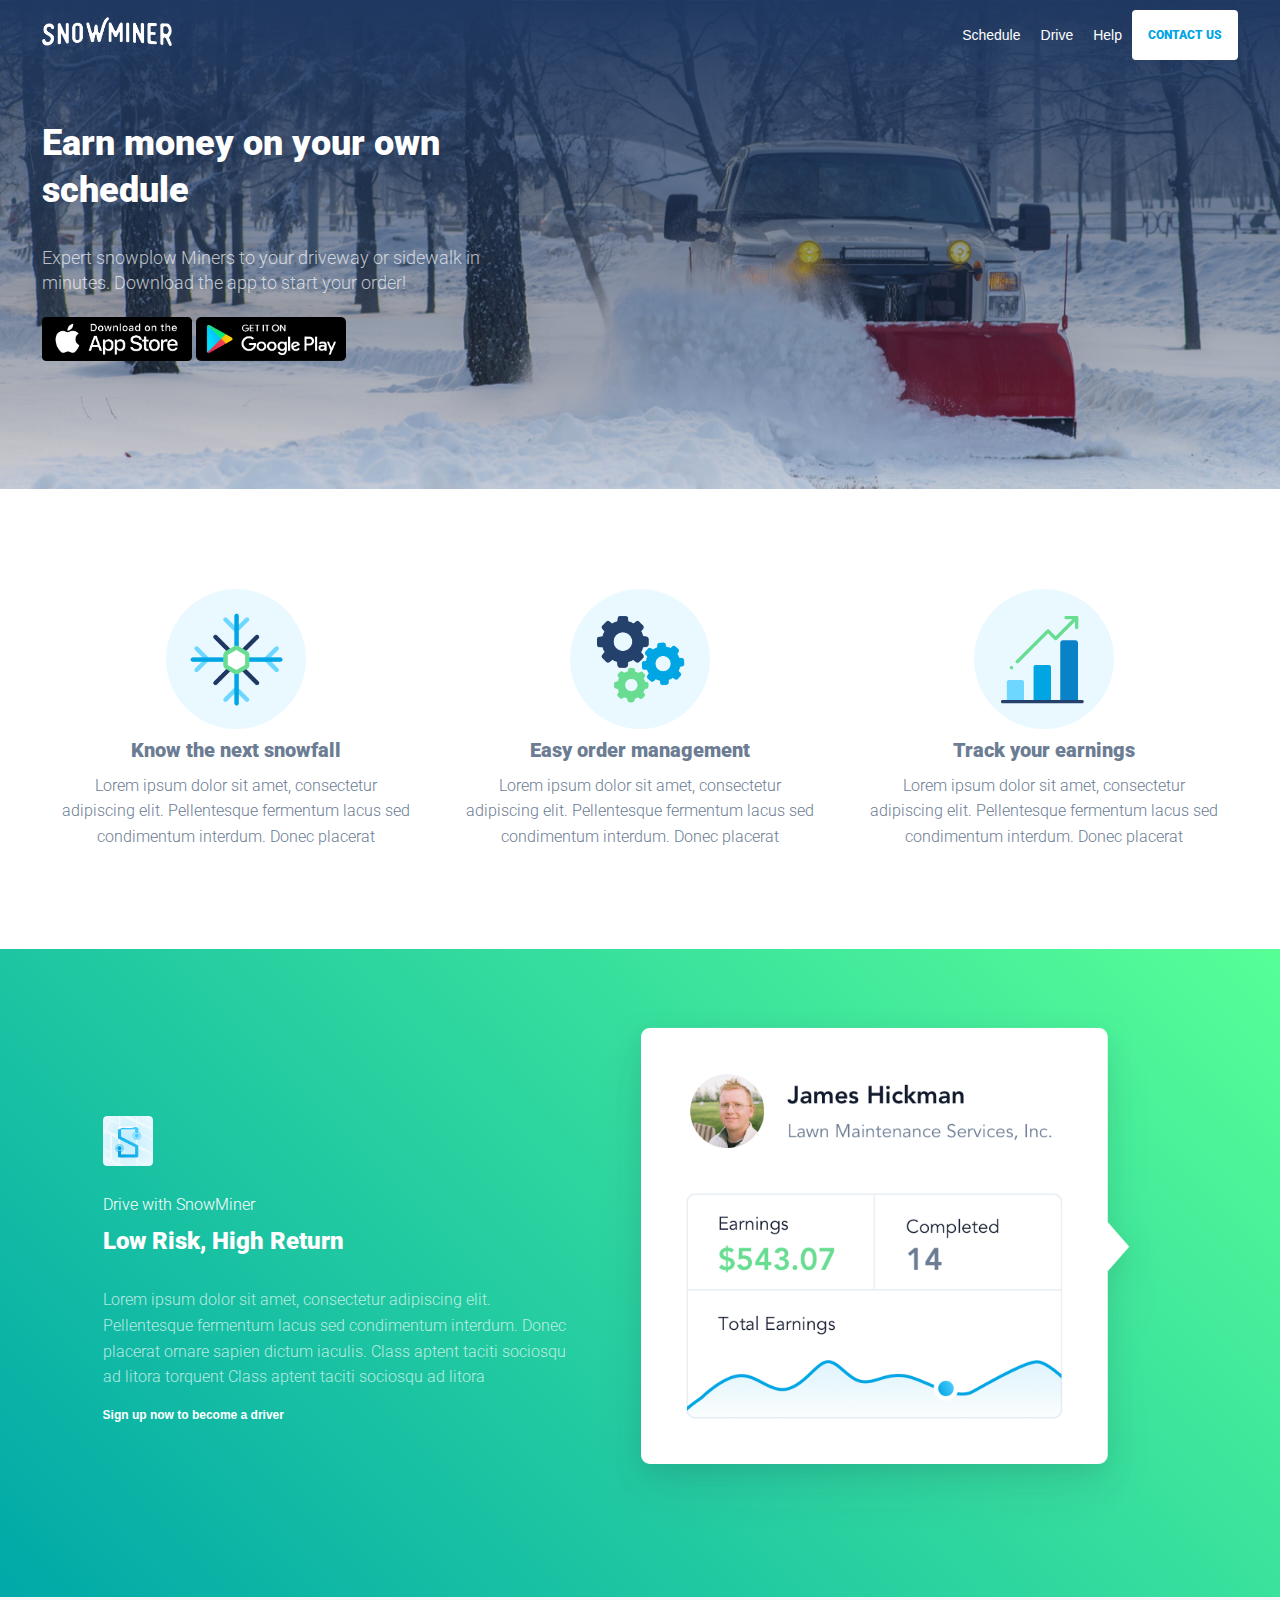
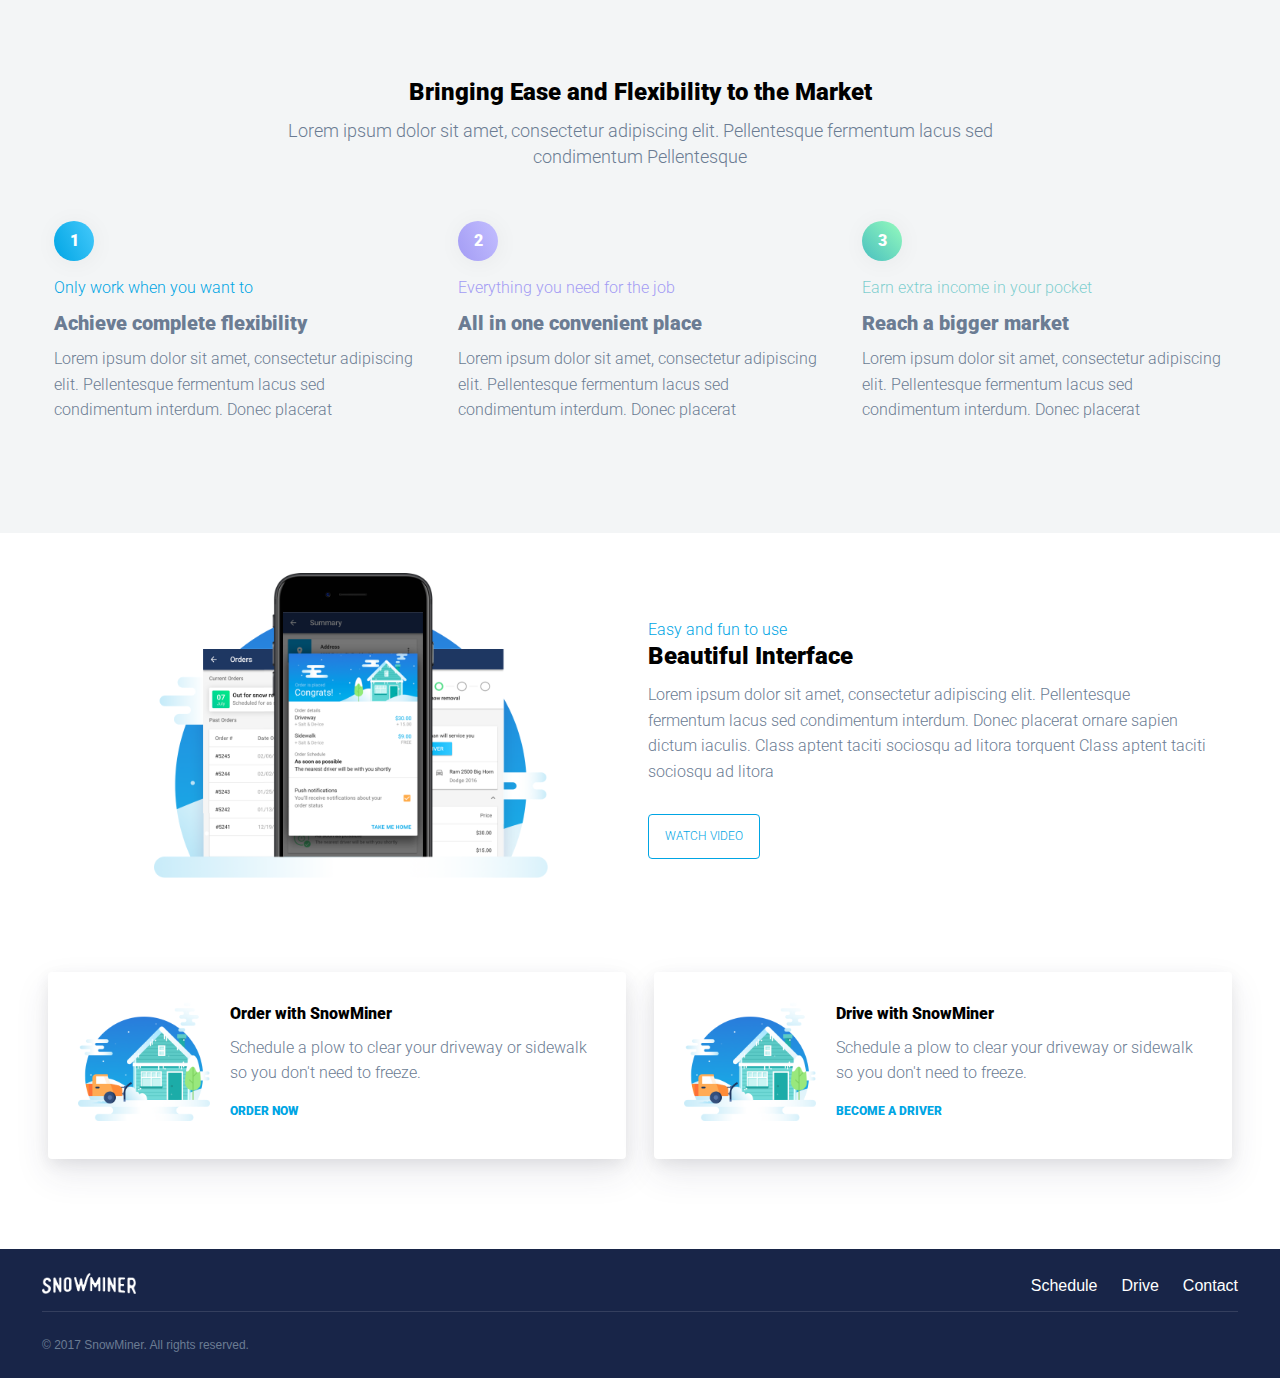
==== commit 5f13212b: "changed header" ====
--- a/driver.html
+++ b/driver.html
@@ -70,7 +70,7 @@
                         
                         <div class="section__header">
                             <h1 class="section__title h1">
-                                Test
+                                Earn money on your own schedule
                             </h1>
                         </div>
                         <div class="section__content">
